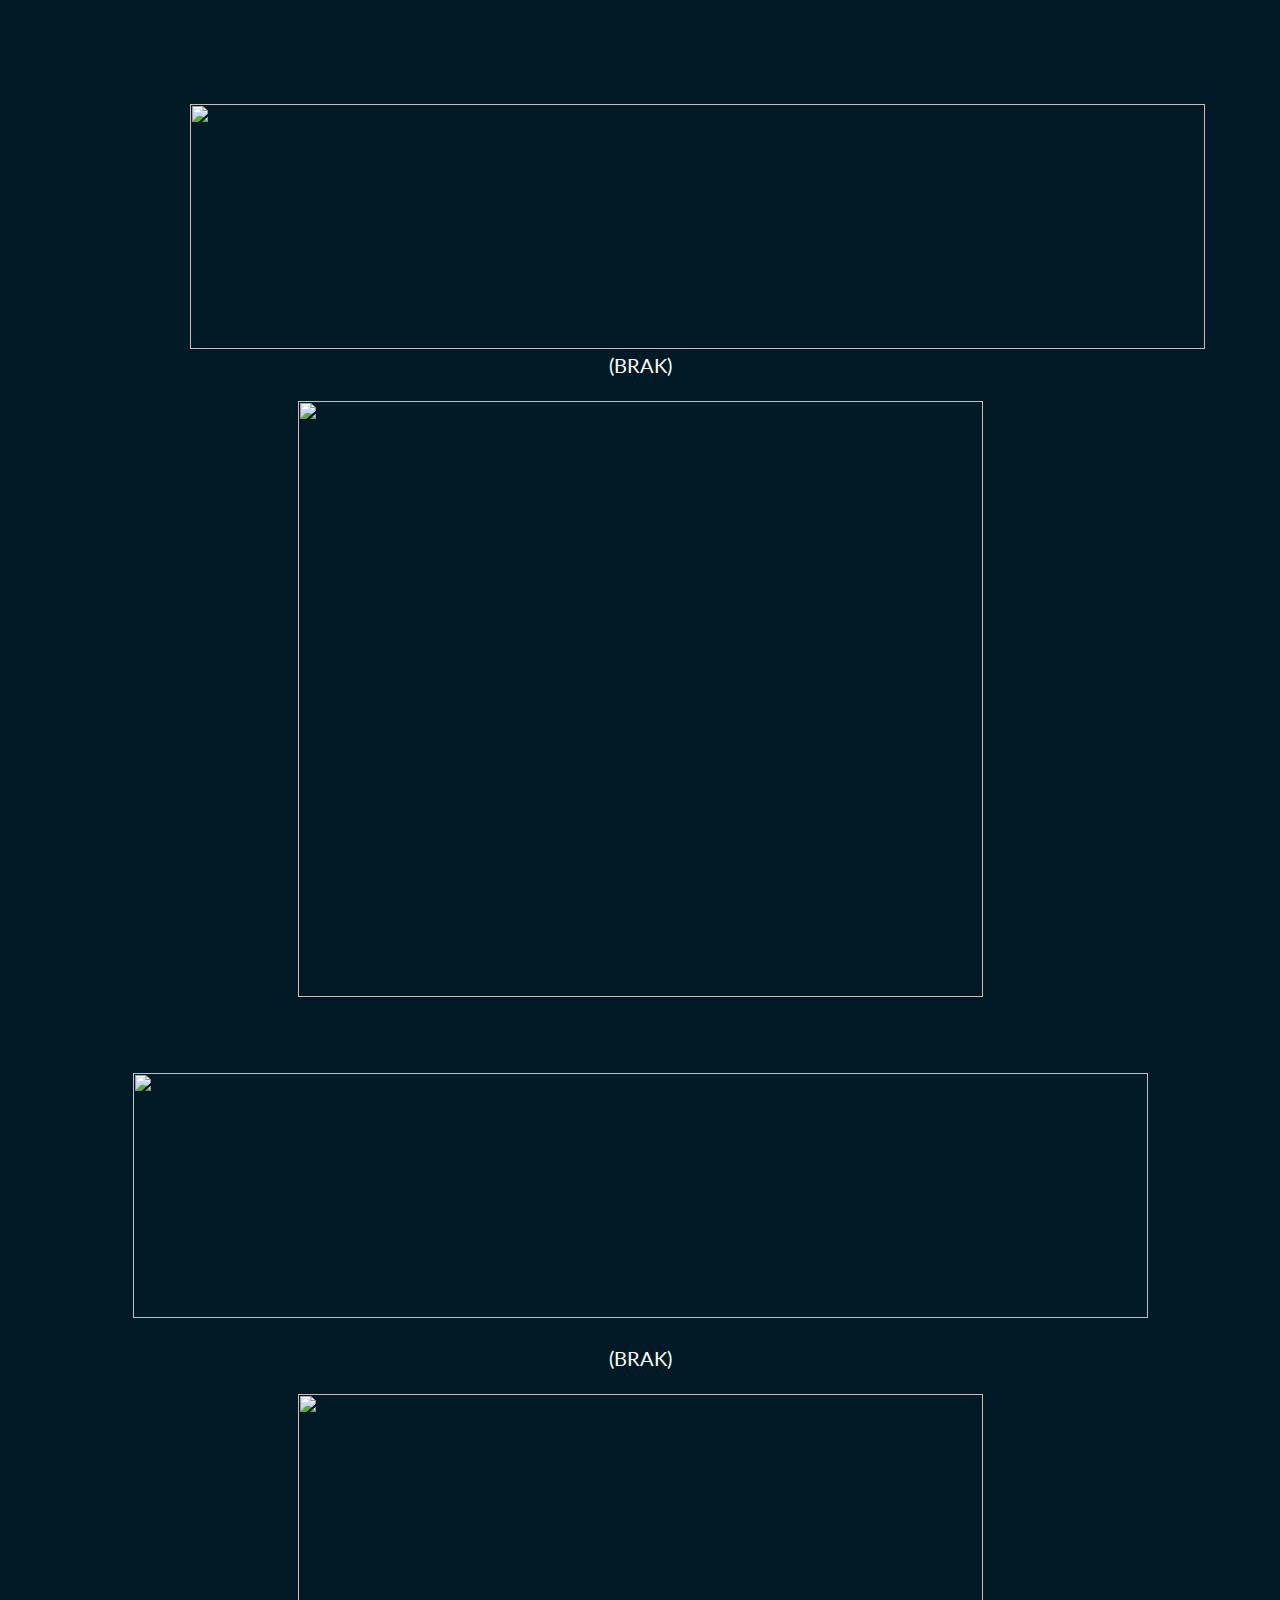
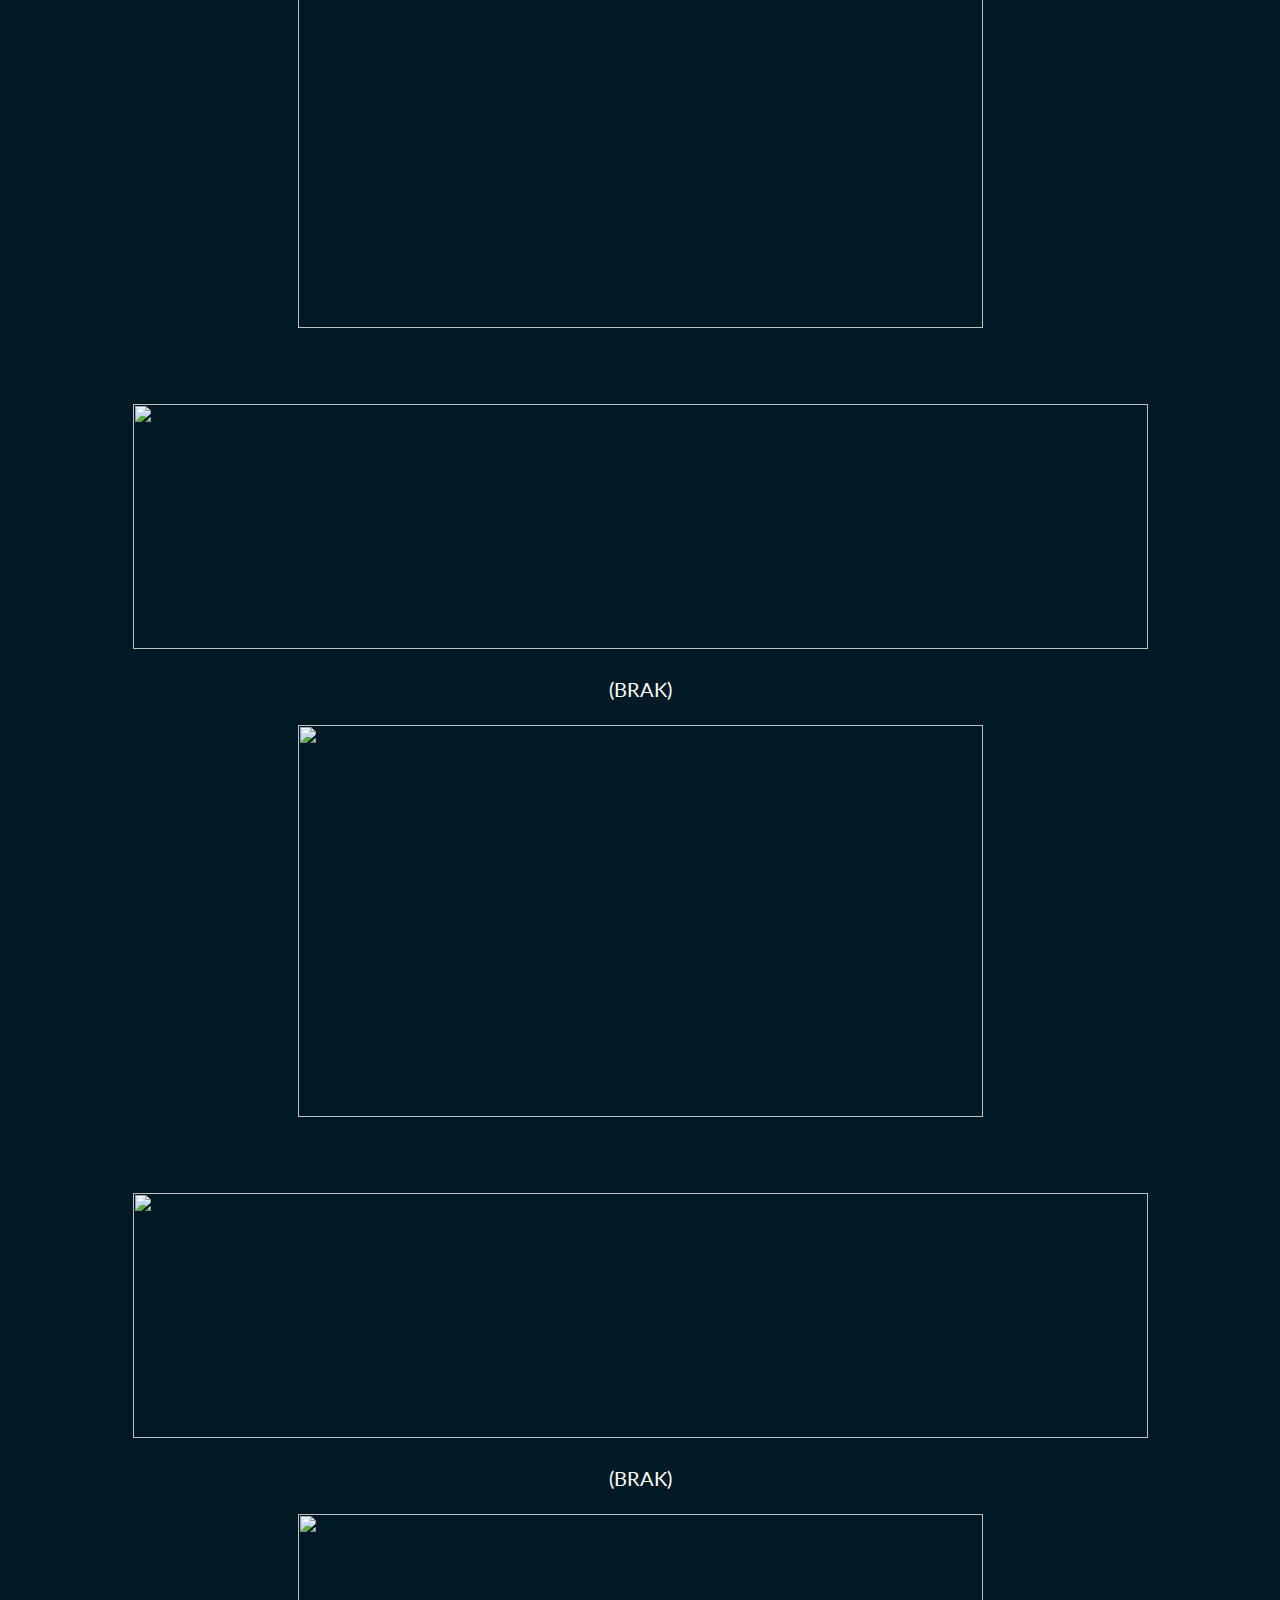
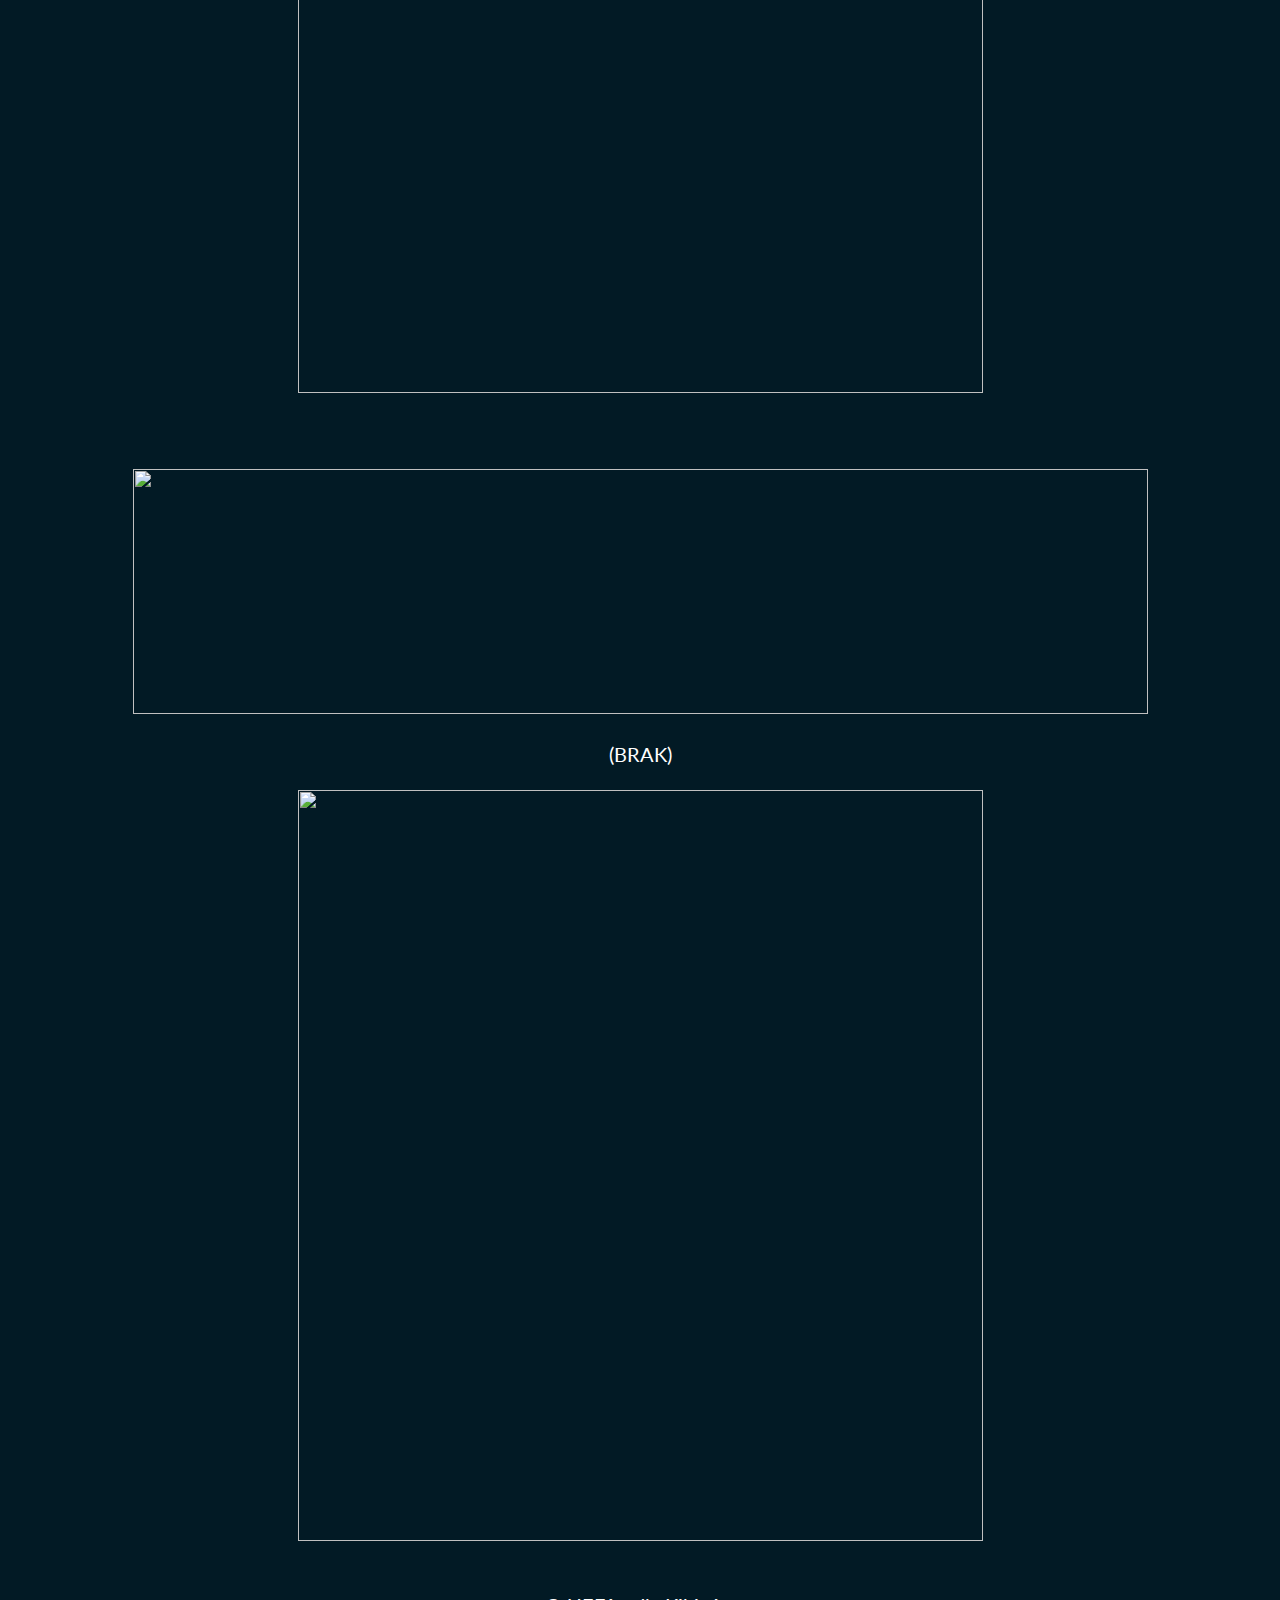
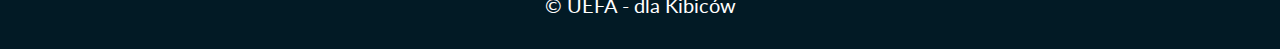
==== LEGENDY.html @ fad96d78 "Add files via upload" ====
<!DOCTYPE HTML>
<html lang="pl">
<head>
	<meta charset="utf-8" />
	<meta http-equiv="X-UA-Compatible" content="IE=edge,chrome=1" />
	
	<title>THE CHAMPIONS</title>
	
	
	<link rel="stylesheet" href="style.css" type="text/css" />
    <link rel="stylesheet" href="css/fontello.css" type="text/css" />
	<link href='http://fonts.googleapis.com/css?family=Lato|Josefin+Sans&subset=latin,latin-ext' rel='stylesheet' type='text/css'>
	
	
</head>

<body>
<center>		
	<div id="container">
	
		<div class="rectangle">
        <br> </br>
			<div id="logo">  </a></div> 			
			<br> </br>
            <img src="zd/cm.png" width="1015" height="245" /> </div>
			</div> 
			(BRAK)
			<br> </br>
			<img src="zd/tf1.png" width="685" height="596" /> </div>
			
			<br> </br>
			<div id="logo">  </a></div> 			
			<br> </br>
            <img src="zd/dp.png" width="1015" height="245" /> </div>
			</div> 
			<br> </br>
			(BRAK)
			<br> </br>
			<img src="zd/tf2.png" width="685" height="534" /> </div>
			
			<br> </br>
			<div id="logo">  </a></div> 			
			<br> </br>
            <img src="zd/jc.png" width="1015" height="245" /> </div>
			</div> 
			<br> </br>
			(BRAK)
			<br> </br>
			<img src="zd/tf3.png" width="685" height="392" /> </div>
			
			<br> </br>
			<div id="logo">  </a></div> 			
			<br> </br>
            <img src="zd/rf.png" width="1015" height="245" /> </div>
			</div> 
			<br> </br>
			(BRAK)
			<br> </br>
			<img src="zd/tf4.png" width="685" height="479" /> </div>
			
			<br> </br>
			<div id="logo">  </a></div> 			
			<br> </br>
            <img src="zd/dinho.png" width="1015" height="245" /> </div>
			</div> 
			<br> </br>
			(BRAK)
			<br> </br>
			<img src="zd/tf5.png" width="685" height="751" /> </div>
			
			
				
</center>
			
		<div style="clear: both;"></div>
		</div>
		
		<div class="square">
		<div style="clear:both;"></div>
			
		</div>
			
			
		
	
		<div style="clear: both;"></div>
		<br> <br>
		<div class="rectangle">© UEFA - dla Kibiców  <br>  <br
	
	</div>
	
</body>
</html>
---- style.css ----
body
{
	background-color: #021a25;
	color: #ffffff;
	font-family: 'Lato', sans-serif;
	font-size: 20px;
}

#container
{
	width: 1000px;
	margin-left: auto;
	margin-right: auto;
}

.rectangle
{
	width: 900px;
	
	text-align: center;
	margin-left: auto;
	margin-right: auto;
}

.square
{
	width: 50%;
	float: 900px;
	margin-left: auto;
	margin-right: auto;
}

#logo
{
	float: 700px;
	font-family: 'Josefin Sans', sans-serif;
	font-size: 100px;
	width: 900px;
	text-align: 700px;
	margin-left: auto;
	margin-right: auto;
}

#podlogiem
{
	float: 700px;
	font-family: 'Josefin Sans', sans-serif;
	font-size: 20px;
	width: 900px;
	text-align: 700px;
	margin-left: auto;
	margin-right: auto;
}




.tile1
{
	margin: 10px;
	width: 230px;
	height: 142px;
	background-color: #3095d3;
	float: left;
	text-align: center;
	margin-left: auto;
	margin-right: auto;
}






.tile4
{
	margin: 10px;
	width: 230px;
	height: 72px;
	background-color: #71bae4;
	float: 900px;
	text-align: center;
	margin-left: auto;
	margin-right: auto;
	
}

.tile4:hover
{
	background-color: #71bae4;
}

.tile5
{
	margin: 10px;
	width: 230px;
	height: 72px;
	background-color: #71bae4;
	float: 900px;
	text-align: center;
	margin-left: auto;
	margin-right: auto;
}

.tile5:hover
{
	background-color: #71bae4;
}

.tile6
{
	margin: 10px;
	width: 230px;
	height: 72px;
	background-color: #71bae4;
	float: 900px;
	text-align: center;
	margin-left: auto;
	margin-right: auto;
}

.tile6:hover
{
	background-color: #71bae4;
}

.tile7
{
        margin: 10px;
	width: 230px;
	height: 72px;
	background-color: #71bae4;
	float: 900px;
	text-align: center;
	margin-left: auto;
	margin-right: auto;
}
.tile7.hover
{
	background-color: #71bae4;

}
.tile8
{
        margin: 10px;
	width: 230px;
	height: 72px;
	background-color: #71bae4;
	float: 900px;
	text-align: center;
	margin-left: auto;
	margin-right: auto;
}
.tile8.hover
{
	background-color: #71bae4;
}



a.tilelink
{
	color: #ffffff;
	text-decoration: none;
	display: block;
	width: 230px;
	height: 142px;
}

a.tilelinkhtml5
{
	color: #ffffff;
	text-decoration: none;
}
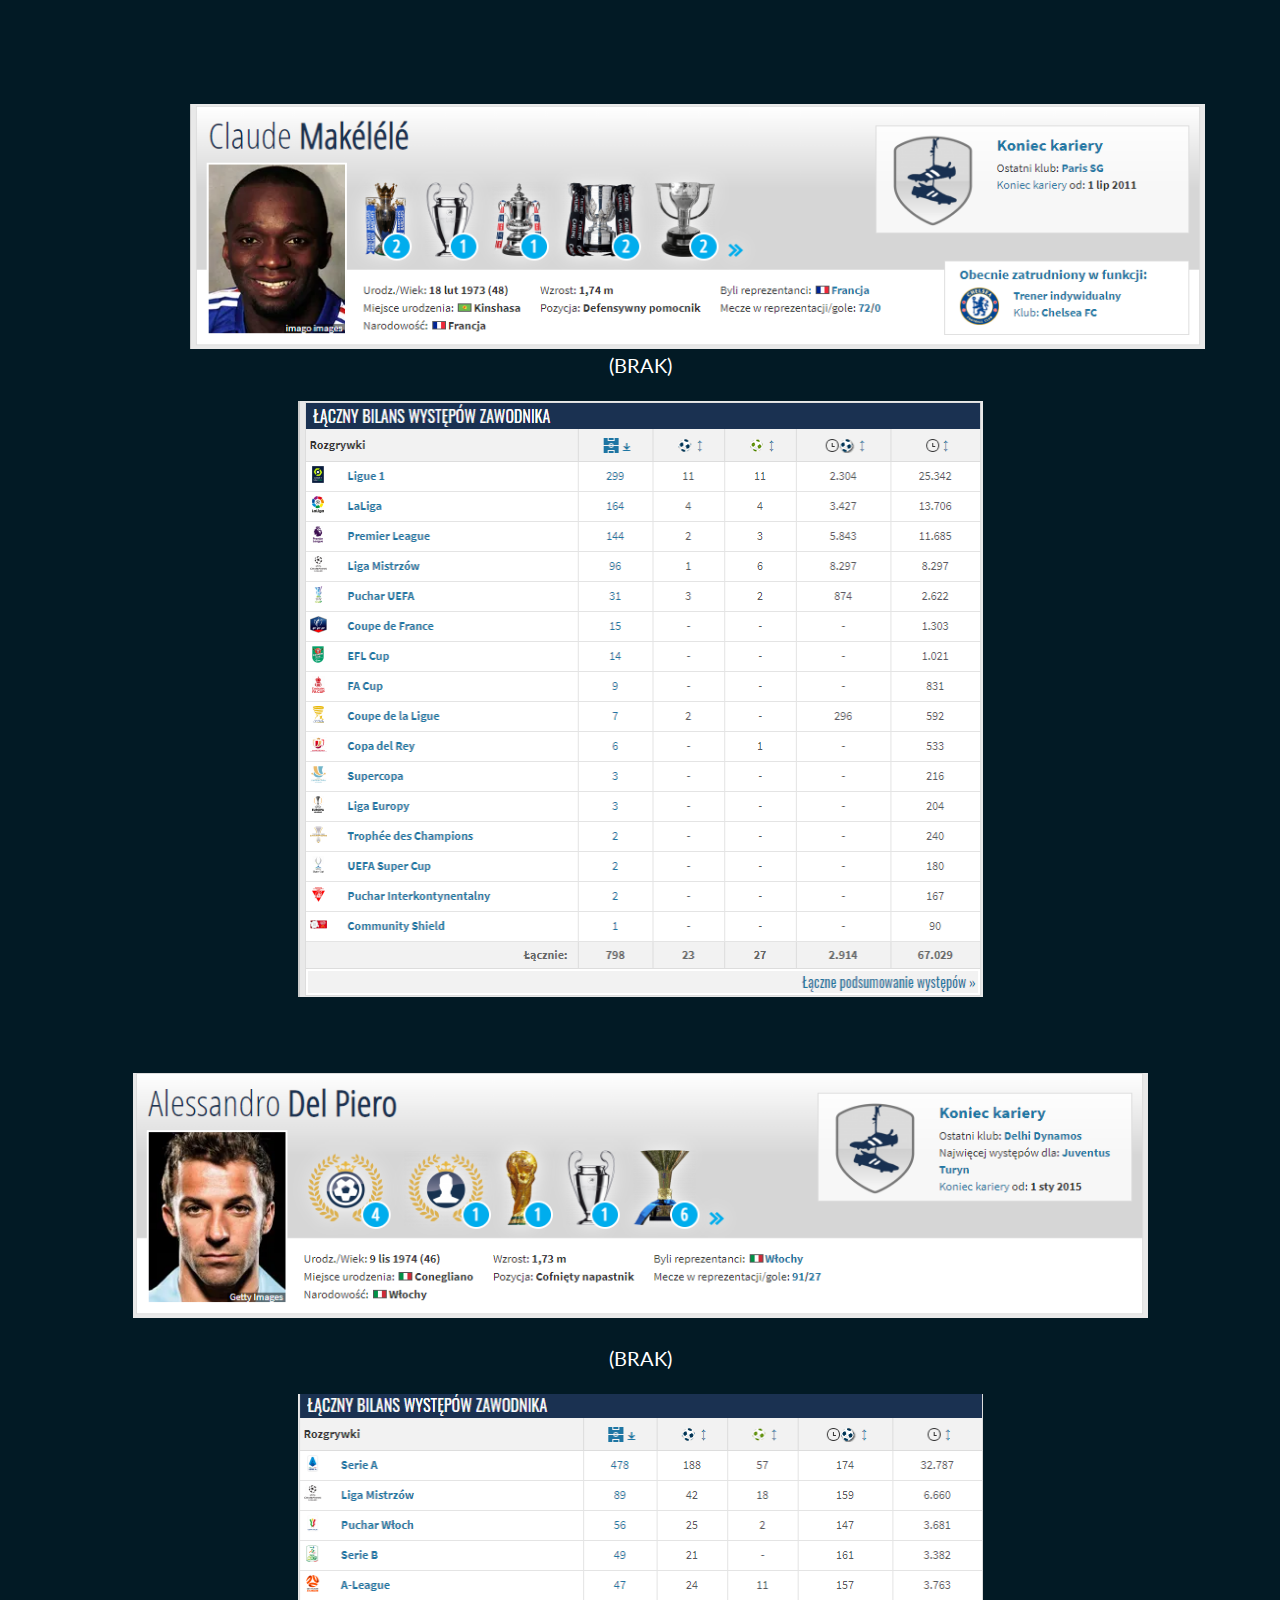
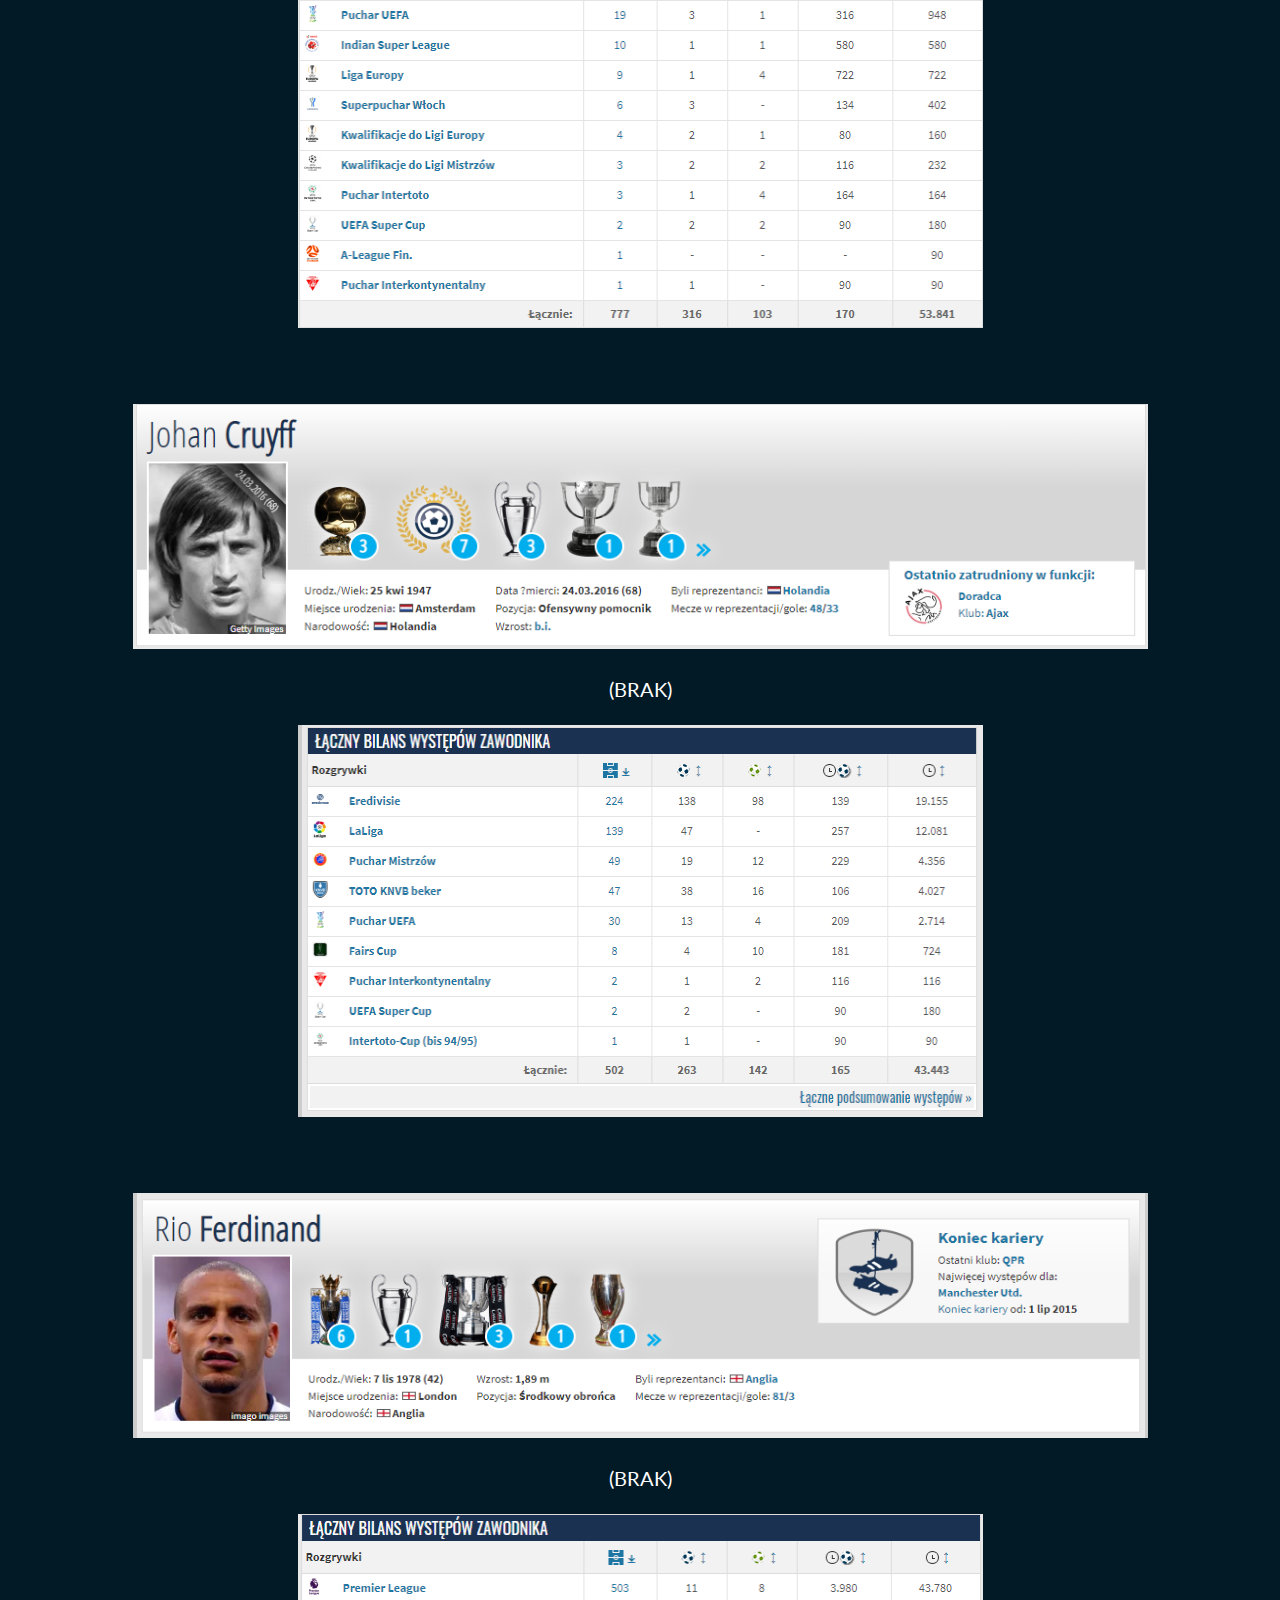
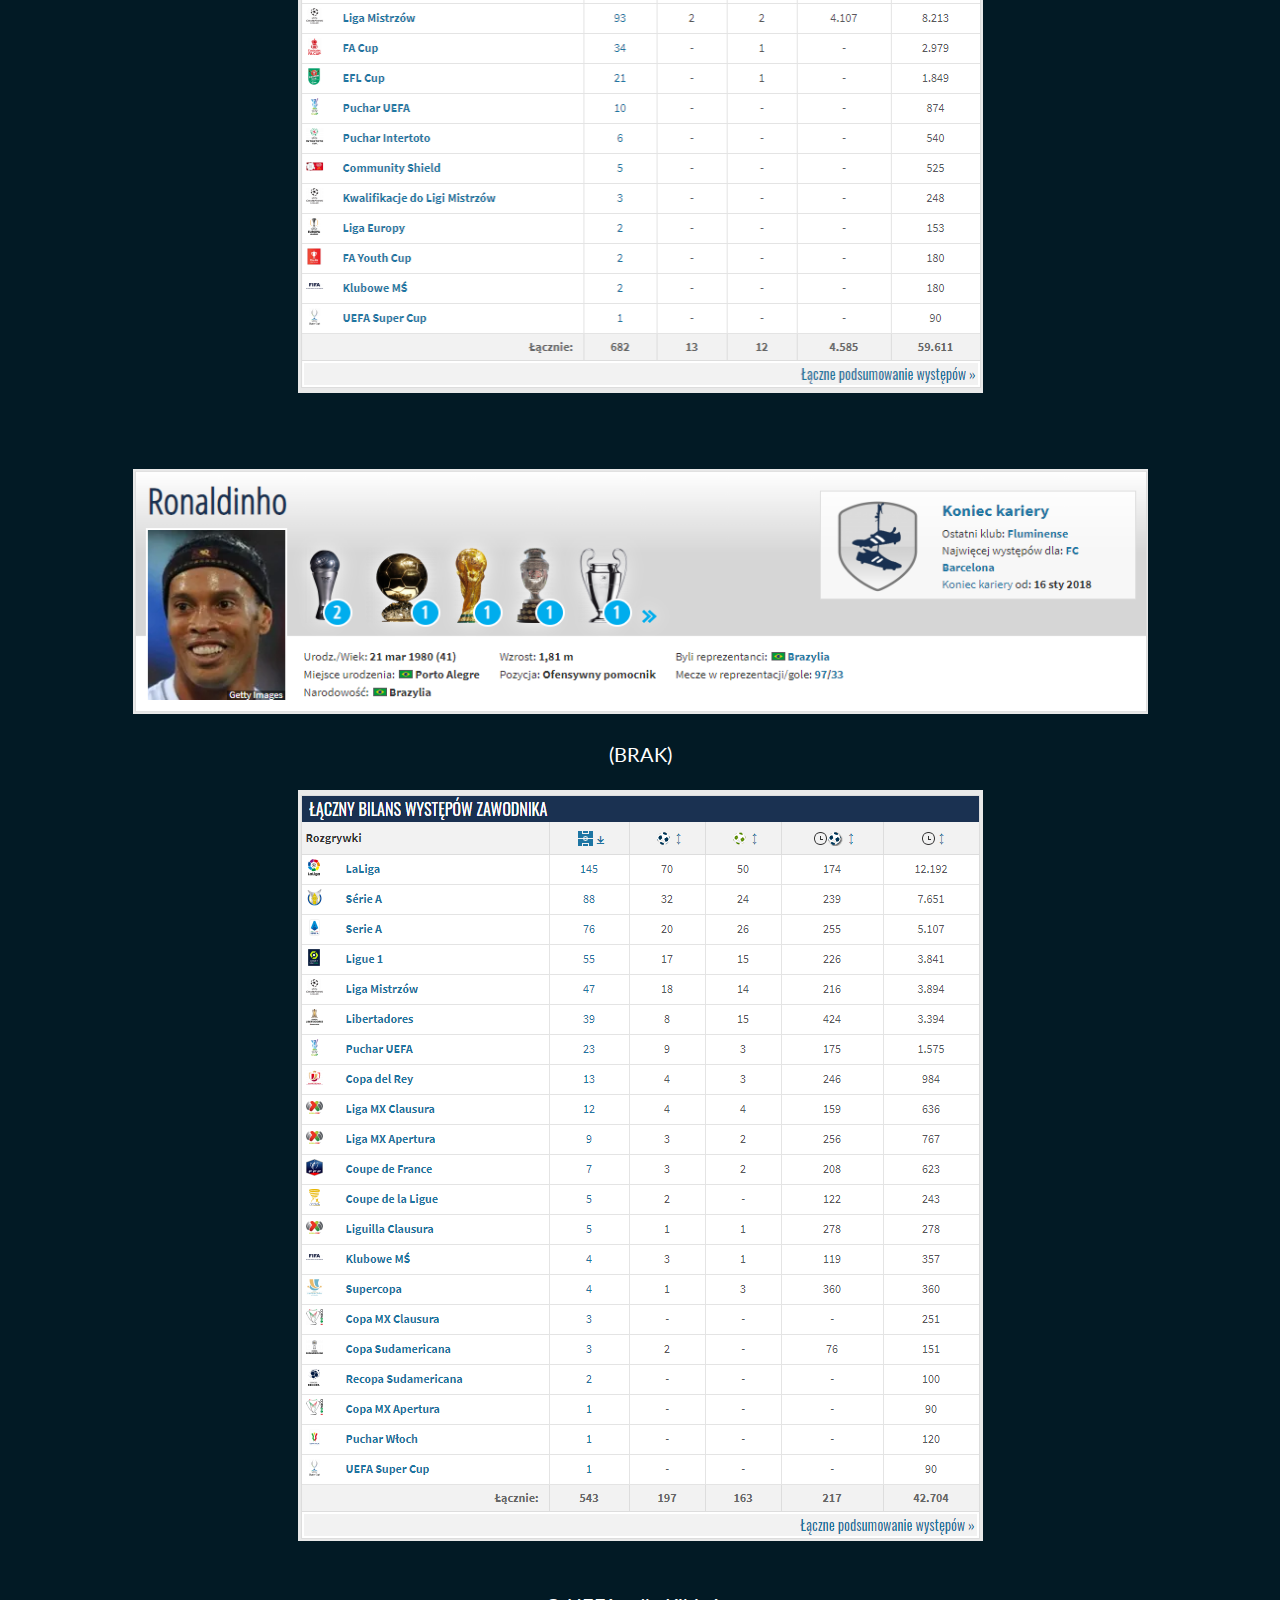
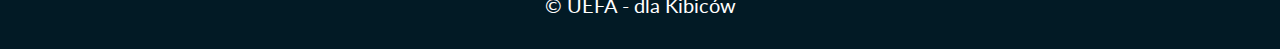
==== commit 3ffc53ca: "Update LEGENDY.html" ====
--- a/LEGENDY.html
+++ b/LEGENDY.html
@@ -22,51 +22,51 @@
         <br> </br>
 			<div id="logo">  </a></div> 			
 			<br> </br>
-            <img src="zd/cm.png" width="1015" height="245" /> </div>
+            <img src="zd/cm.PNG" width="1015" height="245" /> </div>
 			</div> 
 			(BRAK)
 			<br> </br>
-			<img src="zd/tf1.png" width="685" height="596" /> </div>
+			<img src="zd/tf1.PNG" width="685" height="596" /> </div>
 			
 			<br> </br>
 			<div id="logo">  </a></div> 			
 			<br> </br>
-            <img src="zd/dp.png" width="1015" height="245" /> </div>
+            <img src="zd/dp.PNG" width="1015" height="245" /> </div>
 			</div> 
 			<br> </br>
 			(BRAK)
 			<br> </br>
-			<img src="zd/tf2.png" width="685" height="534" /> </div>
+			<img src="zd/tf2.PNG" width="685" height="534" /> </div>
 			
 			<br> </br>
 			<div id="logo">  </a></div> 			
 			<br> </br>
-            <img src="zd/jc.png" width="1015" height="245" /> </div>
+            <img src="zd/jc.PNG" width="1015" height="245" /> </div>
 			</div> 
 			<br> </br>
 			(BRAK)
 			<br> </br>
-			<img src="zd/tf3.png" width="685" height="392" /> </div>
+			<img src="zd/tf3.PNG" width="685" height="392" /> </div>
 			
 			<br> </br>
 			<div id="logo">  </a></div> 			
 			<br> </br>
-            <img src="zd/rf.png" width="1015" height="245" /> </div>
+            <img src="zd/rf.PNG" width="1015" height="245" /> </div>
 			</div> 
 			<br> </br>
 			(BRAK)
 			<br> </br>
-			<img src="zd/tf4.png" width="685" height="479" /> </div>
+			<img src="zd/tf4.PNG" width="685" height="479" /> </div>
 			
 			<br> </br>
 			<div id="logo">  </a></div> 			
 			<br> </br>
-            <img src="zd/dinho.png" width="1015" height="245" /> </div>
+            <img src="zd/dinho.PNG" width="1015" height="245" /> </div>
 			</div> 
 			<br> </br>
 			(BRAK)
 			<br> </br>
-			<img src="zd/tf5.png" width="685" height="751" /> </div>
+			<img src="zd/tf5.PNG" width="685" height="751" /> </div>
 			
 			
 				
@@ -90,4 +90,4 @@
 	</div>
 	
 </body>
-</html>+</html>
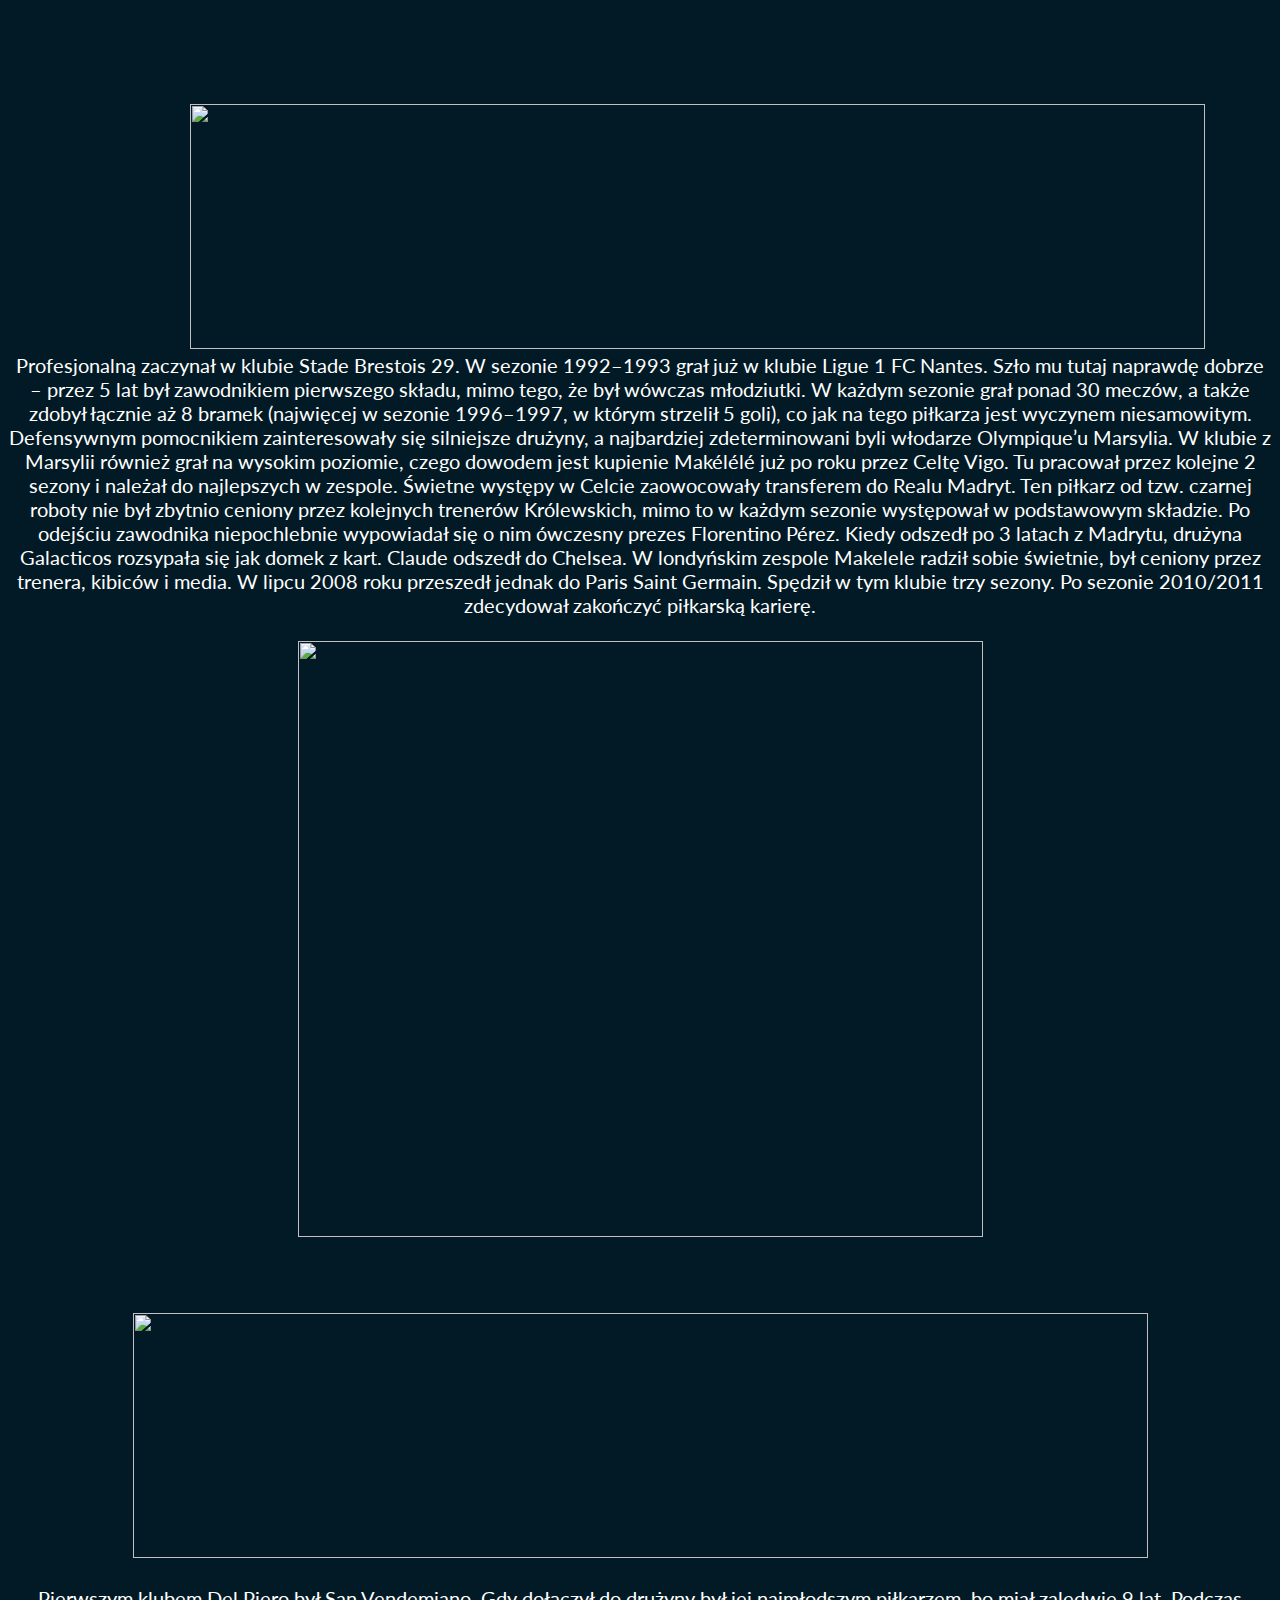
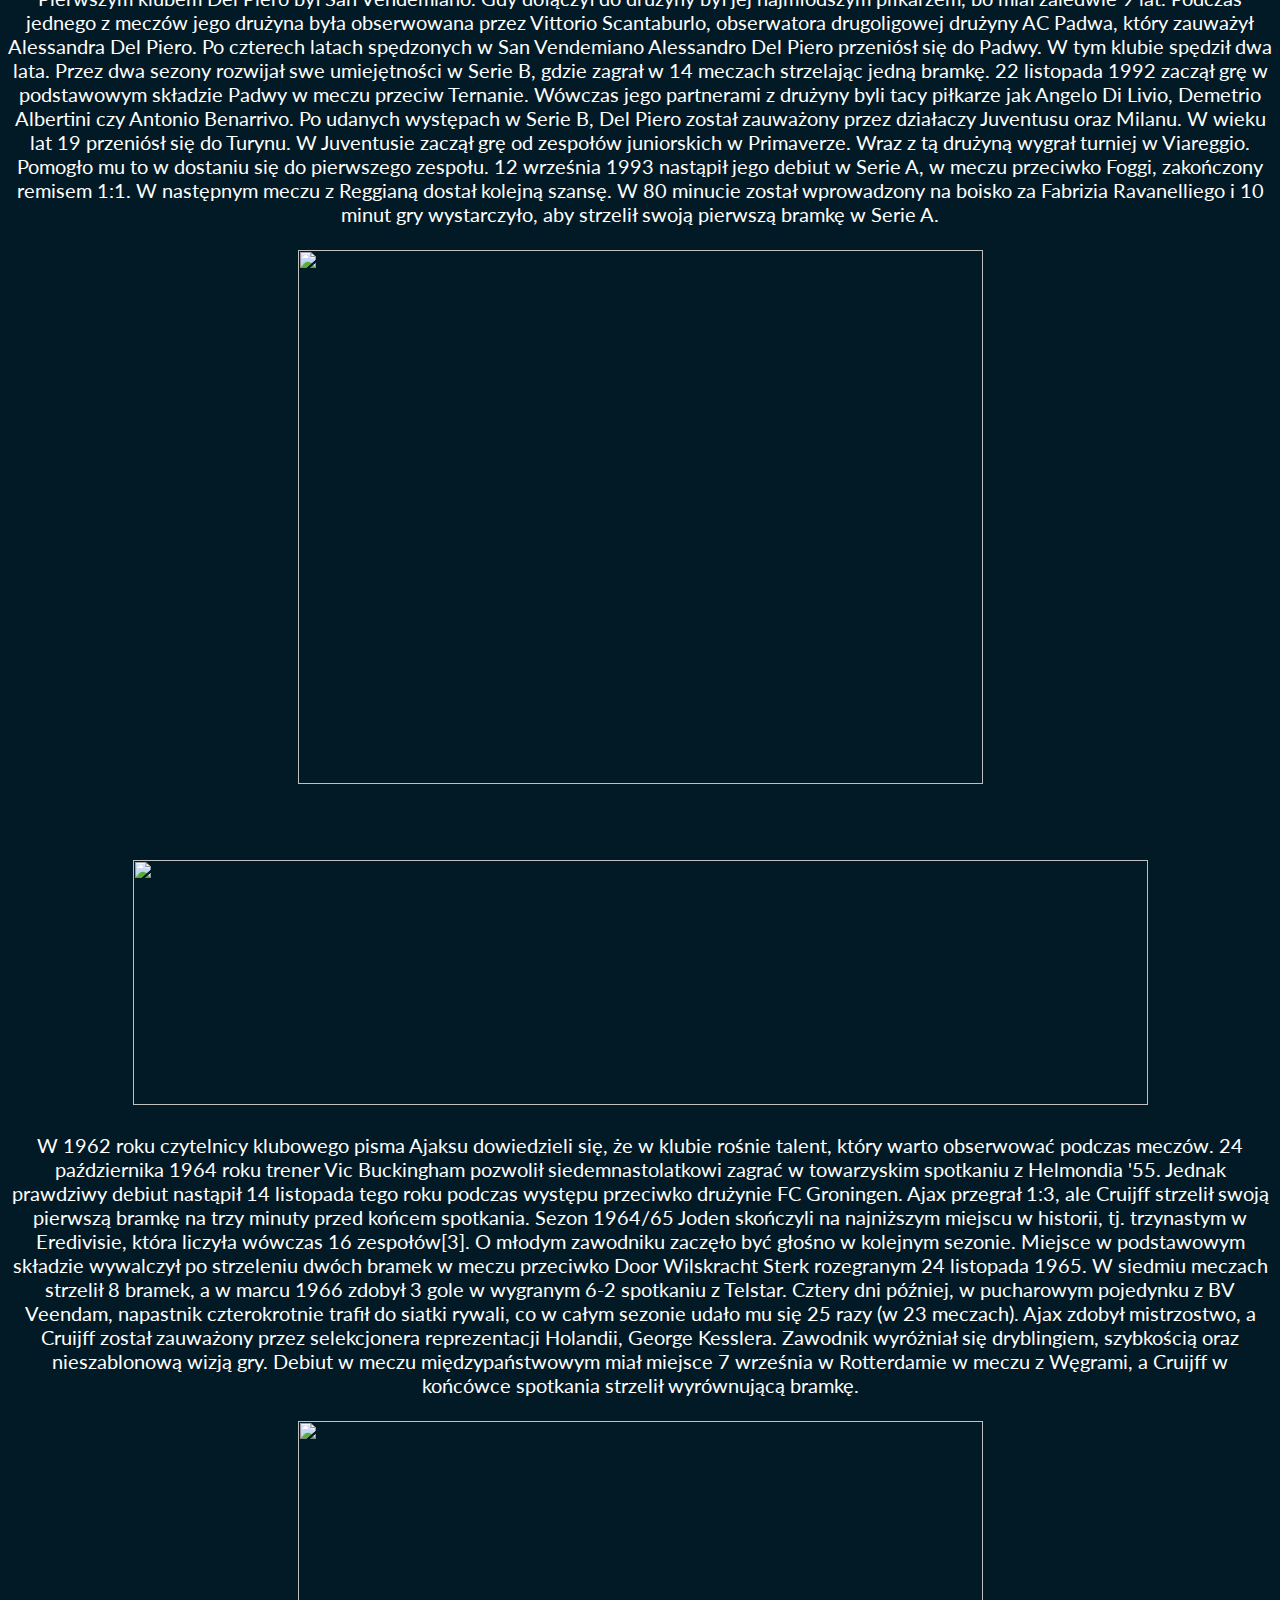
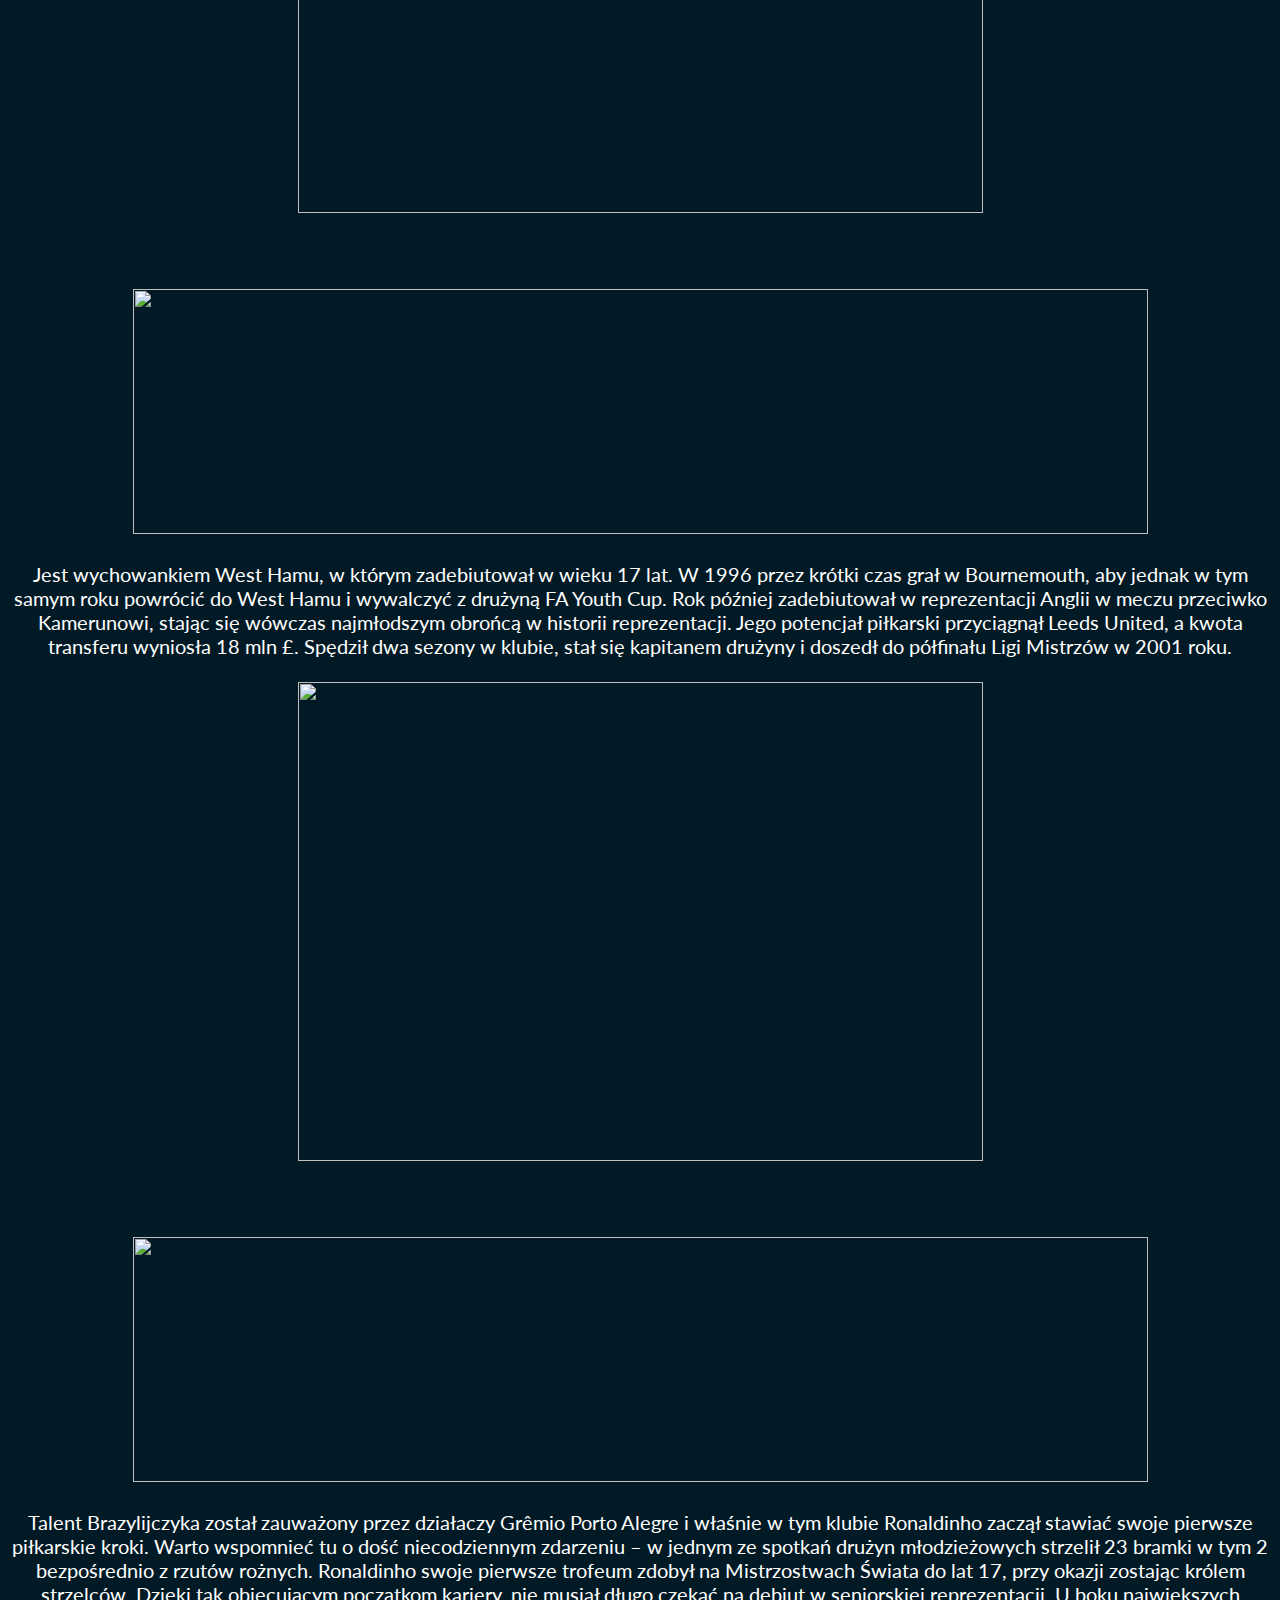
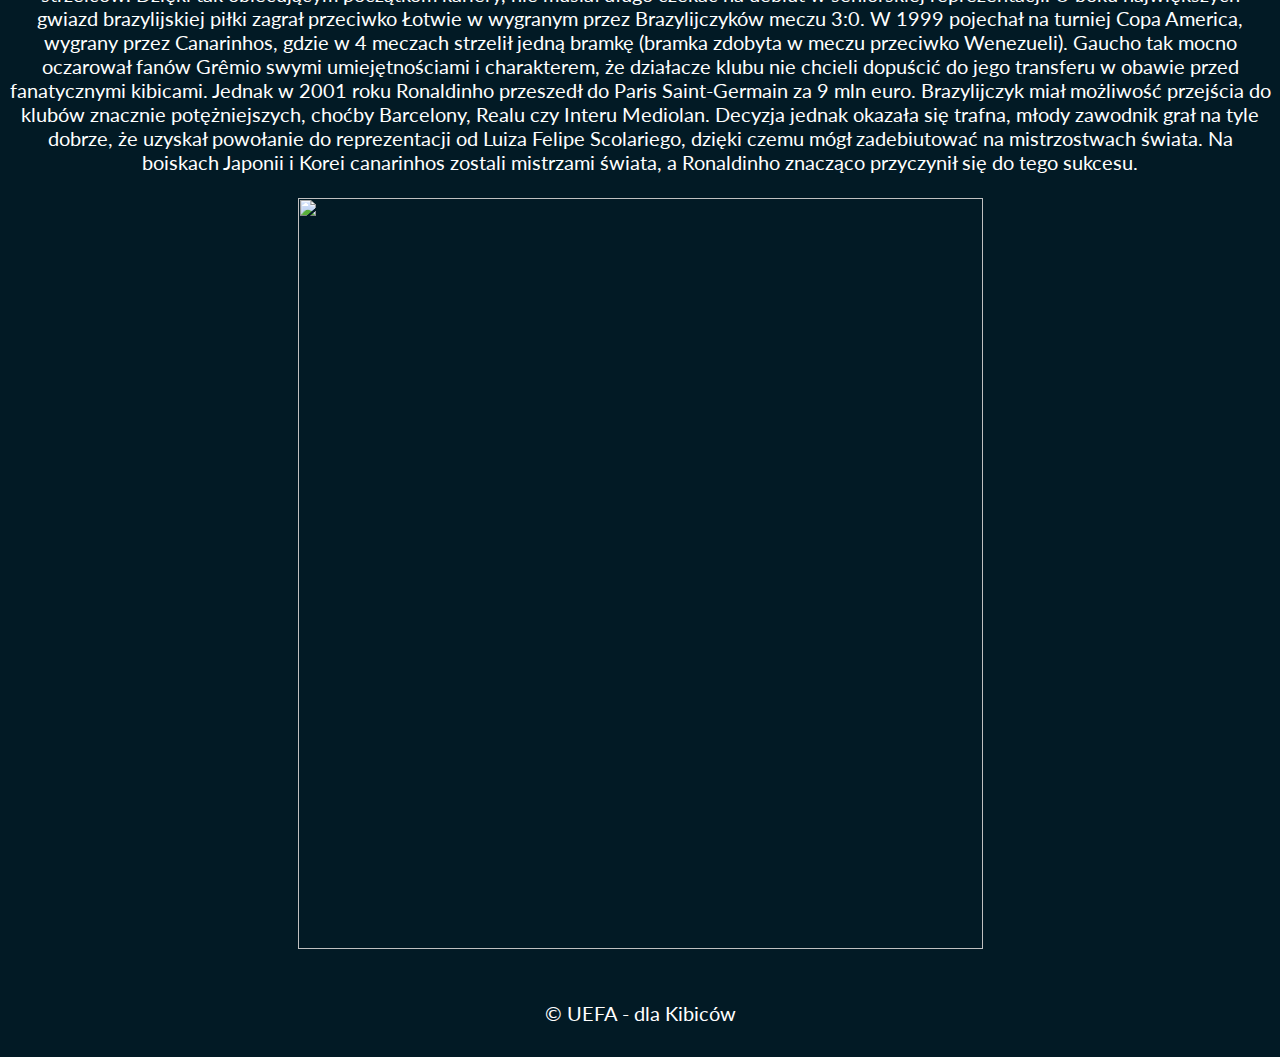
==== commit 149effd0: "Update LEGENDY.html" ====
--- a/LEGENDY.html
+++ b/LEGENDY.html
@@ -22,51 +22,77 @@
         <br> </br>
 			<div id="logo">  </a></div> 			
 			<br> </br>
-            <img src="zd/cm.PNG" width="1015" height="245" /> </div>
+            <img src="zd/cm.png" width="1015" height="245" /> </div>
 			</div> 
-			(BRAK)
+			Profesjonalną zaczynał w klubie Stade Brestois 29. W sezonie 1992–1993 grał już w klubie Ligue 1 FC Nantes. Szło mu tutaj naprawdę dobrze – przez 5 lat był zawodnikiem pierwszego składu, mimo tego, że był wówczas młodziutki. 
+			W każdym sezonie grał ponad 30 meczów, a także zdobył łącznie aż 8 bramek (najwięcej w sezonie 1996–1997, w którym strzelił 5 goli), co jak na tego piłkarza jest wyczynem niesamowitym. Defensywnym pomocnikiem zainteresowały się silniejsze drużyny, a najbardziej zdeterminowani byli włodarze Olympique’u Marsylia. 
+			W klubie z Marsylii również grał na wysokim poziomie, czego dowodem jest kupienie Makélélé już po roku przez Celtę Vigo. Tu pracował przez kolejne 2 sezony i należał do najlepszych w zespole. Świetne występy w Celcie zaowocowały transferem do Realu Madryt. 
+			Ten piłkarz od tzw. czarnej roboty nie był zbytnio ceniony przez kolejnych trenerów Królewskich, mimo to w każdym sezonie występował w podstawowym składzie. Po odejściu zawodnika niepochlebnie wypowiadał się o nim ówczesny prezes Florentino Pérez. 
+			Kiedy odszedł po 3 latach z Madrytu, drużyna Galacticos rozsypała się jak domek z kart. 
+			Claude odszedł do Chelsea. W londyńskim zespole Makelele radził sobie świetnie, był ceniony przez trenera, kibiców i media. W lipcu 2008 roku przeszedł jednak do Paris Saint Germain. 
+			Spędził w tym klubie trzy sezony. 
+			Po sezonie 2010/2011 zdecydował zakończyć piłkarską karierę.
 			<br> </br>
-			<img src="zd/tf1.PNG" width="685" height="596" /> </div>
+			<img src="zd/tf1.png" width="685" height="596" /> </div>
 			
 			<br> </br>
 			<div id="logo">  </a></div> 			
 			<br> </br>
-            <img src="zd/dp.PNG" width="1015" height="245" /> </div>
+            <img src="zd/dp.png" width="1015" height="245" /> </div>
 			</div> 
 			<br> </br>
-			(BRAK)
+			Pierwszym klubem Del Piero był San Vendemiano. Gdy dołączył do drużyny był jej najmłodszym piłkarzem, bo miał zaledwie 9 lat. Podczas jednego z meczów jego drużyna była obserwowana przez Vittorio Scantaburlo, obserwatora drugoligowej drużyny AC Padwa, który zauważył Alessandra Del Piero. 
+			Po czterech latach spędzonych w San Vendemiano Alessandro Del Piero przeniósł się do Padwy. W tym klubie spędził dwa lata. Przez dwa sezony rozwijał swe umiejętności w Serie B, gdzie zagrał w 14 meczach strzelając jedną bramkę.
+           22 listopada 1992 zaczął grę w podstawowym składzie Padwy w meczu przeciw Ternanie. Wówczas jego partnerami z drużyny byli tacy piłkarze jak Angelo Di Livio, Demetrio Albertini czy Antonio Benarrivo. 
+		   Po udanych występach w Serie B, Del Piero został zauważony przez działaczy Juventusu oraz Milanu. W wieku lat 19 przeniósł się do Turynu. W Juventusie zaczął grę od zespołów juniorskich w Primaverze. 
+		   Wraz z tą drużyną wygrał turniej w Viareggio. Pomogło mu to w dostaniu się do pierwszego zespołu. 12 września 1993 nastąpił jego debiut w Serie A, w meczu przeciwko Foggi, zakończony remisem 1:1. W następnym meczu z Reggianą dostał kolejną szansę. 
+           W 80 minucie został wprowadzony na boisko za Fabrizia Ravanelliego i 10 minut gry wystarczyło, aby strzelił swoją pierwszą bramkę w Serie A.
 			<br> </br>
-			<img src="zd/tf2.PNG" width="685" height="534" /> </div>
+			<img src="zd/tf2.png" width="685" height="534" /> </div>
 			
 			<br> </br>
 			<div id="logo">  </a></div> 			
 			<br> </br>
-            <img src="zd/jc.PNG" width="1015" height="245" /> </div>
+            <img src="zd/jc.png" width="1015" height="245" /> </div>
 			</div> 
 			<br> </br>
-			(BRAK)
+			W 1962 roku czytelnicy klubowego pisma Ajaksu dowiedzieli się, że w klubie rośnie talent, który warto obserwować podczas meczów. 
+		   24 października 1964 roku trener Vic Buckingham pozwolił siedemnastolatkowi zagrać w towarzyskim spotkaniu z Helmondia '55. 
+		   Jednak prawdziwy debiut nastąpił 14 listopada tego roku podczas występu przeciwko drużynie FC Groningen. Ajax przegrał 1:3, ale Cruĳff strzelił swoją pierwszą bramkę na trzy minuty przed końcem spotkania. 
+		   Sezon 1964/65 Joden skończyli na najniższym miejscu w historii, tj. trzynastym w Eredivisie, która liczyła wówczas 16 zespołów[3]. O młodym zawodniku zaczęło być głośno w kolejnym sezonie. 
+		   Miejsce w podstawowym składzie wywalczył po strzeleniu dwóch bramek w meczu przeciwko Door Wilskracht Sterk rozegranym 24 listopada 1965. W siedmiu meczach strzelił 8 bramek, a w marcu 1966 zdobył 3 gole w wygranym 6-2 spotkaniu z Telstar. 
+		   Cztery dni później, w pucharowym pojedynku z BV Veendam, napastnik czterokrotnie trafił do siatki rywali, co w całym sezonie udało mu się 25 razy (w 23 meczach). Ajax zdobył mistrzostwo, a Cruĳff został zauważony przez selekcjonera reprezentacji Holandii, George Kesslera. 
+		   Zawodnik wyróżniał	 się dryblingiem, szybkością oraz nieszablonową wizją gry. Debiut w meczu międzypaństwowym miał miejsce 7 września w Rotterdamie w meczu z Węgrami, a Cruĳff w końcówce spotkania strzelił wyrównującą bramkę.
 			<br> </br>
-			<img src="zd/tf3.PNG" width="685" height="392" /> </div>
+			<img src="zd/tf3.png" width="685" height="392" /> </div>
 			
 			<br> </br>
 			<div id="logo">  </a></div> 			
 			<br> </br>
-            <img src="zd/rf.PNG" width="1015" height="245" /> </div>
+            <img src="zd/rf.png" width="1015" height="245" /> </div>
 			</div> 
 			<br> </br>
-			(BRAK)
+			Jest wychowankiem West Hamu, w którym zadebiutował w wieku 17 lat. W 1996 przez krótki czas grał w Bournemouth, aby jednak w tym samym roku powrócić do West Hamu i wywalczyć z drużyną FA Youth Cup. 
+		    Rok później zadebiutował w reprezentacji Anglii w meczu przeciwko Kamerunowi, stając się wówczas najmłodszym obrońcą w historii reprezentacji. 
+		   Jego potencjał piłkarski przyciągnął Leeds United, a kwota transferu wyniosła 18 mln £. Spędził dwa sezony w klubie, stał się kapitanem drużyny i doszedł do półfinału Ligi Mistrzów w 2001 roku.
 			<br> </br>
-			<img src="zd/tf4.PNG" width="685" height="479" /> </div>
+			<img src="zd/tf4.png" width="685" height="479" /> </div>
 			
 			<br> </br>
 			<div id="logo">  </a></div> 			
 			<br> </br>
-            <img src="zd/dinho.PNG" width="1015" height="245" /> </div>
+            <img src="zd/dinho.png" width="1015" height="245" /> </div>
 			</div> 
 			<br> </br>
-			(BRAK)
+			Talent Brazylijczyka został zauważony przez działaczy Grêmio Porto Alegre i właśnie w tym klubie Ronaldinho zaczął stawiać swoje pierwsze piłkarskie kroki. 
+			Warto wspomnieć tu o dość niecodziennym zdarzeniu – w jednym ze spotkań drużyn młodzieżowych strzelił 23 bramki w tym 2 bezpośrednio z rzutów rożnych. 
+			Ronaldinho swoje pierwsze trofeum zdobył na Mistrzostwach Świata do lat 17, przy okazji zostając królem strzelców. Dzięki tak obiecującym początkom kariery, nie musiał długo czekać na debiut w seniorskiej reprezentacji. 
+			U boku największych gwiazd brazylijskiej piłki zagrał przeciwko Łotwie w wygranym przez Brazylijczyków meczu 3:0. W 1999 pojechał na turniej Copa America, wygrany przez Canarinhos, gdzie w 4 meczach strzelił jedną bramkę (bramka zdobyta w meczu przeciwko Wenezueli). 
+			Gaucho tak mocno oczarował fanów Grêmio swymi umiejętnościami i charakterem, że działacze klubu nie chcieli dopuścić do jego transferu w obawie przed fanatycznymi kibicami. Jednak w 2001 roku Ronaldinho przeszedł do Paris Saint-Germain za 9 mln euro. 
+			Brazylijczyk miał możliwość przejścia do klubów znacznie potężniejszych, choćby Barcelony, Realu czy Interu Mediolan. 
+			Decyzja jednak okazała się trafna, młody zawodnik grał na tyle dobrze, że uzyskał powołanie do reprezentacji od Luiza Felipe Scolariego, dzięki czemu mógł zadebiutować na mistrzostwach świata. Na boiskach Japonii i Korei canarinhos zostali mistrzami świata, a Ronaldinho znacząco przyczynił się do tego sukcesu.
 			<br> </br>
-			<img src="zd/tf5.PNG" width="685" height="751" /> </div>
+			<img src="zd/tf5.png" width="685" height="751" /> </div>
 			
 			
 				
